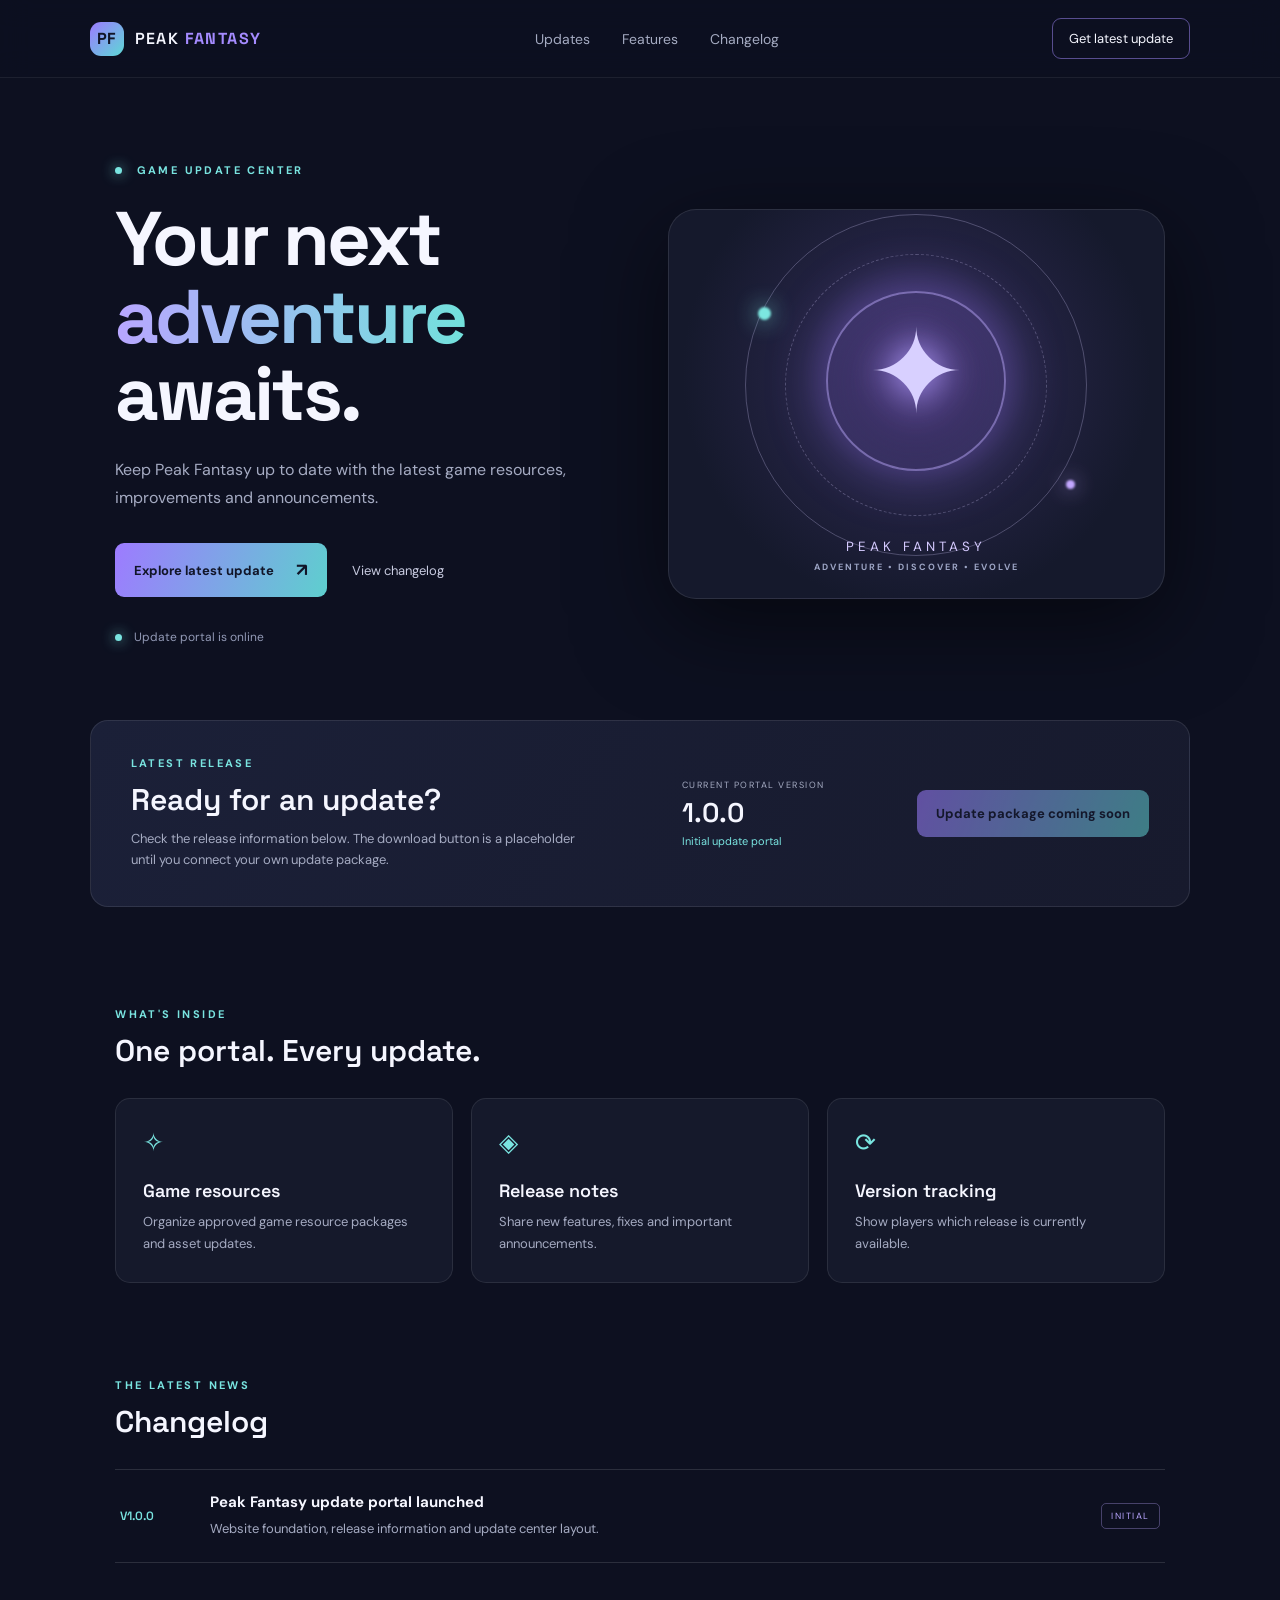
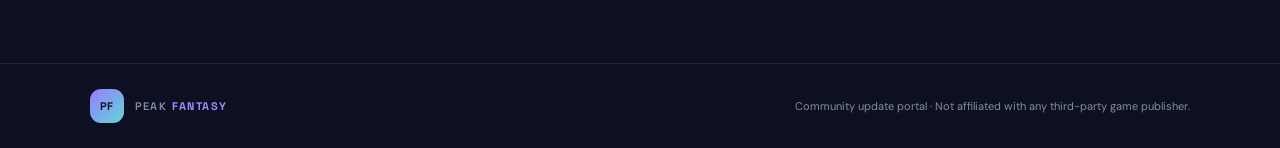
==== index.html @ b8a76ac2 "Add files via upload" ====
<!DOCTYPE html>
<html lang="en">
<head>
  <meta charset="UTF-8">
  <meta name="viewport" content="width=device-width, initial-scale=1.0">
  <meta name="theme-color" content="#101322">
  <title>Peak Fantasy | Game Updates</title>
  <link rel="stylesheet" href="style.css">
</head>
<body>
  <header class="topbar">
    <a class="brand" href="#"><span class="brand-mark">PF</span><span>PEAK <b>FANTASY</b></span></a>
    <nav><a href="#updates">Updates</a><a href="#features">Features</a><a href="#changelog">Changelog</a></nav>
    <a class="nav-btn" href="#updates">Get latest update</a>
  </header>

  <main>
    <section class="hero">
      <div class="hero-copy">
        <div class="eyebrow"><span class="dot"></span> GAME UPDATE CENTER</div>
        <h1>Your next<br><span>adventure</span> awaits.</h1>
        <p>Keep Peak Fantasy up to date with the latest game resources, improvements and announcements.</p>
        <div class="hero-actions">
          <a class="primary-btn" href="#updates">Explore latest update <span>↗</span></a>
          <a class="text-btn" href="#changelog">View changelog</a>
        </div>
        <div class="status"><span class="status-light"></span> Update portal is online</div>
      </div>
      <div class="hero-art" aria-label="Abstract fantasy game artwork">
        <div class="orb orb-one"></div><div class="orb orb-two"></div>
        <div class="crest">✦</div><div class="ring"></div>
        <div class="art-caption"><small>PEAK FANTASY</small><b>ADVENTURE • DISCOVER • EVOLVE</b></div>
      </div>
    </section>

    <section class="update-card" id="updates">
      <div>
        <div class="section-label">LATEST RELEASE</div>
        <h2>Ready for an update?</h2>
        <p>Check the release information below. The download button is a placeholder until you connect your own update package.</p>
      </div>
      <div class="version-box"><span>CURRENT PORTAL VERSION</span><strong id="version">1.0.0</strong><small id="release-note">Initial update portal</small></div>
      <a class="primary-btn disabled" href="#" aria-disabled="true">Update package coming soon</a>
    </section>

    <section class="features" id="features">
      <div class="section-heading"><div class="section-label">WHAT'S INSIDE</div><h2>One portal. Every update.</h2></div>
      <div class="feature-grid">
        <article class="feature"><span class="feature-icon">✧</span><h3>Game resources</h3><p>Organize approved game resource packages and asset updates.</p></article>
        <article class="feature"><span class="feature-icon">◈</span><h3>Release notes</h3><p>Share new features, fixes and important announcements.</p></article>
        <article class="feature"><span class="feature-icon">⟳</span><h3>Version tracking</h3><p>Show players which release is currently available.</p></article>
      </div>
    </section>

    <section class="changelog" id="changelog">
      <div class="section-heading"><div class="section-label">THE LATEST NEWS</div><h2>Changelog</h2></div>
      <div class="log-item"><span class="log-date">V1.0.0</span><div><h3>Peak Fantasy update portal launched</h3><p>Website foundation, release information and update center layout.</p></div><span class="tag">INITIAL</span></div>
    </section>
  </main>

  <footer><a class="brand" href="#"><span class="brand-mark">PF</span><span>PEAK <b>FANTASY</b></span></a><span>Community update portal · Not affiliated with any third-party game publisher.</span></footer>
  <script src="script.js"></script>
</body>
</html>
---- style.css ----
@import url('https://fonts.googleapis.com/css2?family=DM+Sans:wght@400;500;600;700&family=Space+Grotesk:wght@400;500;600;700&display=swap');
:root{--bg:#0d1020;--panel:#171b30;--text:#f5f6ff;--muted:#a5abc2;--purple:#a58bff;--cyan:#79e4e0}
*{box-sizing:border-box}html{scroll-behavior:smooth}body{margin:0;background:var(--bg);color:var(--text);font-family:'DM Sans',sans-serif}a{color:inherit;text-decoration:none}.topbar{height:78px;display:flex;align-items:center;justify-content:space-between;padding:0 7%;border-bottom:1px solid #ffffff12;background:#0d1020e8;position:sticky;top:0;z-index:5;backdrop-filter:blur(14px)}.brand{display:flex;align-items:center;gap:11px;font-family:'Space Grotesk';font-weight:600;letter-spacing:1.4px}.brand b{color:var(--purple)}.brand-mark{width:34px;height:34px;border-radius:11px;display:grid;place-items:center;background:linear-gradient(135deg,#9c7bff,#5dd8d5);color:#111528;font-weight:700;letter-spacing:0}.topbar nav{display:flex;gap:32px;color:var(--muted);font-size:14px}.topbar nav a:hover,.text-btn:hover{color:white}.nav-btn{border:1px solid #a58bff80;border-radius:9px;padding:11px 16px;font-size:13px}.hero{min-height:590px;padding:85px 9% 75px;display:grid;grid-template-columns:1fr 1fr;align-items:center;gap:55px;overflow:hidden}.eyebrow,.section-label{font-size:11px;letter-spacing:2.4px;color:var(--cyan);font-weight:700}.dot,.status-light{display:inline-block;width:7px;height:7px;border-radius:50%;background:var(--cyan);margin-right:9px;box-shadow:0 0 13px var(--cyan)}h1,h2,h3,p{margin-top:0}h1{font:700 clamp(48px,6vw,76px)/1.02 'Space Grotesk';letter-spacing:-3px;margin:23px 0}.hero h1 span{background:linear-gradient(90deg,#b8a6ff,#72e1dc);background-clip:text;color:transparent}.hero-copy>p{max-width:460px;color:var(--muted);font-size:16px;line-height:1.8}.hero-actions{display:flex;align-items:center;gap:25px;margin-top:30px}.primary-btn{display:inline-flex;gap:22px;align-items:center;background:linear-gradient(110deg,#9d7bff,#5ecfce);color:#111528;font-weight:700;padding:15px 19px;border-radius:9px;font-size:13px}.primary-btn span{font-size:18px}.text-btn{font-size:13px;color:#c8cbe0}.status{margin-top:32px;color:#9299b5;font-size:12px}.hero-art{height:390px;position:relative;border:1px solid #ffffff19;border-radius:28px;background:radial-gradient(circle at 50% 42%,#55418c 0,#242343 34%,#15192c 70%);overflow:hidden;box-shadow:0 25px 90px #0008}.hero-art:before,.hero-art:after{content:"";position:absolute;border:1px solid #d7ceff45;border-radius:50%;width:340px;height:340px;left:50%;top:45%;transform:translate(-50%,-50%)}.hero-art:after{width:260px;height:260px;border-style:dashed;animation:spin 40s linear infinite}.ring{position:absolute;width:180px;height:180px;border:2px solid #b9a6ff88;border-radius:50%;left:50%;top:44%;transform:translate(-50%,-50%);box-shadow:0 0 60px #9b7cff66,inset 0 0 50px #9b7cff33}.crest{position:absolute;left:50%;top:42%;transform:translate(-50%,-50%);font-size:115px;color:#d8d0ff;text-shadow:0 0 35px #b5a0ff;z-index:1}.orb{position:absolute;border-radius:50%;filter:blur(1px)}.orb-one{width:13px;height:13px;background:#7ce7e0;left:18%;top:25%;box-shadow:0 0 22px #7ce7e0}.orb-two{width:9px;height:9px;background:#c3a7ff;right:18%;bottom:28%;box-shadow:0 0 20px #c3a7ff}.art-caption{position:absolute;bottom:25px;left:0;right:0;text-align:center;display:grid;gap:6px}.art-caption small{letter-spacing:4px;color:#d5caff}.art-caption b{font-size:9px;letter-spacing:2px;color:#9da5c5}.update-card{margin:0 7% 100px;padding:35px 40px;border:1px solid #ffffff18;border-radius:18px;background:linear-gradient(120deg,#1b2038,#171a2d);display:flex;align-items:center;justify-content:space-between;gap:25px}.update-card h2,.section-heading h2{font:600 30px 'Space Grotesk';margin:10px 0}.update-card p{color:var(--muted);font-size:13px;line-height:1.6;max-width:460px;margin:0}.version-box{display:grid;gap:4px;min-width:145px}.version-box span{font-size:9px;letter-spacing:1.5px;color:var(--muted)}.version-box strong{font:600 27px 'Space Grotesk'}.version-box small{color:var(--cyan);font-size:11px}.disabled{opacity:.55;cursor:not-allowed;white-space:nowrap}.features,.changelog{padding:0 9% 95px}.section-heading{margin-bottom:28px}.feature-grid{display:grid;grid-template-columns:repeat(3,1fr);gap:18px}.feature{padding:27px;border:1px solid #ffffff17;border-radius:15px;background:#15192b}.feature-icon{font-size:25px;color:var(--cyan)}.feature h3{font:600 18px 'Space Grotesk';margin:20px 0 9px}.feature p,.log-item p{font-size:13px;line-height:1.7;color:var(--muted);margin:0}.changelog{padding-bottom:100px}.log-item{display:flex;align-items:center;gap:25px;border-top:1px solid #ffffff20;border-bottom:1px solid #ffffff20;padding:22px 5px}.log-date{font:600 12px 'Space Grotesk';color:var(--cyan);min-width:65px}.log-item h3{font-size:15px;margin:0 0 6px}.tag{margin-left:auto;font-size:9px;letter-spacing:1.5px;color:#b9a6ff;border:1px solid #b9a6ff55;padding:6px 9px;border-radius:5px}footer{border-top:1px solid #ffffff18;padding:25px 7%;display:flex;justify-content:space-between;align-items:center;color:#858ca8;font-size:11px}@keyframes spin{to{transform:translate(-50%,-50%) rotate(360deg)}}@media(max-width:800px){.topbar{padding:0 5%}.topbar nav{display:none}.hero{grid-template-columns:1fr;padding:65px 7% 55px;gap:35px}.hero-art{height:300px}.update-card{margin:0 5% 75px;align-items:flex-start;flex-direction:column;padding:28px}.features,.changelog{padding-left:7%;padding-right:7%}.feature-grid{grid-template-columns:1fr}footer{gap:18px;align-items:flex-start;flex-direction:column}.hero h1{letter-spacing:-2px}}
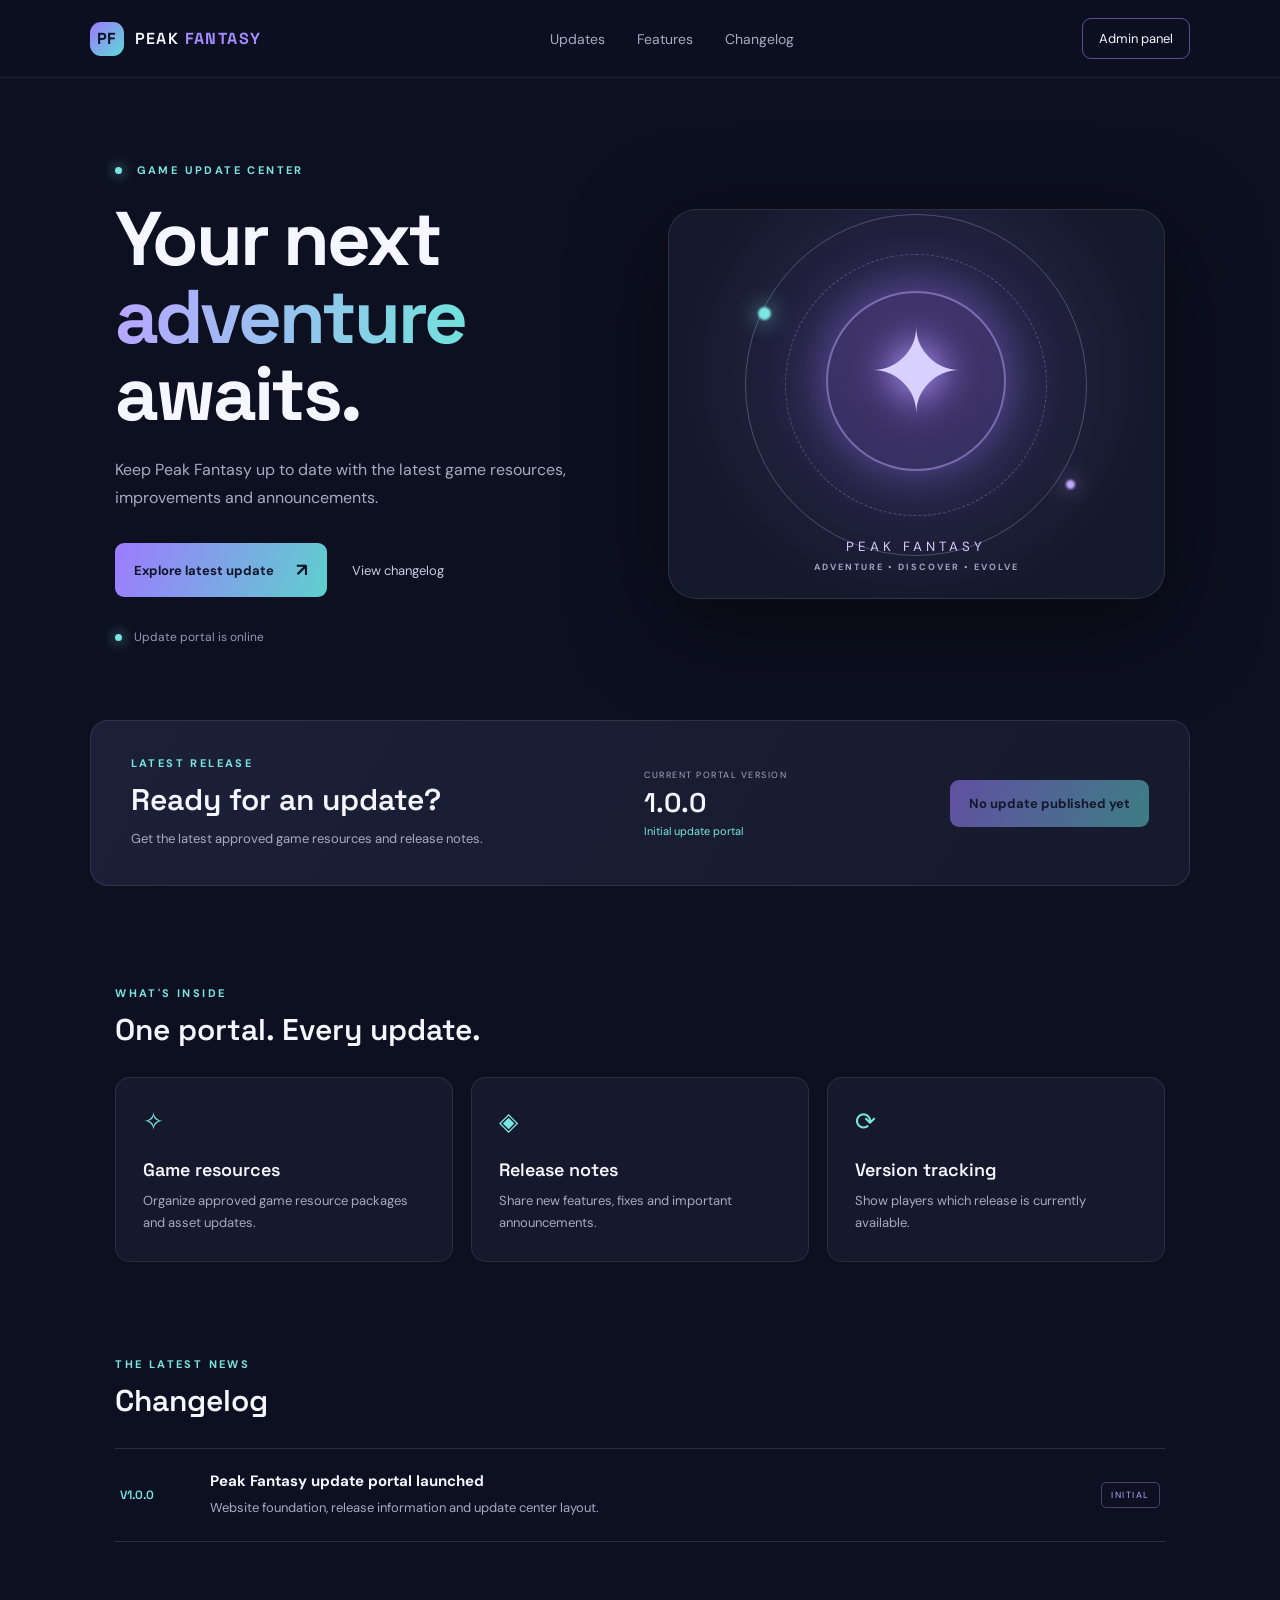
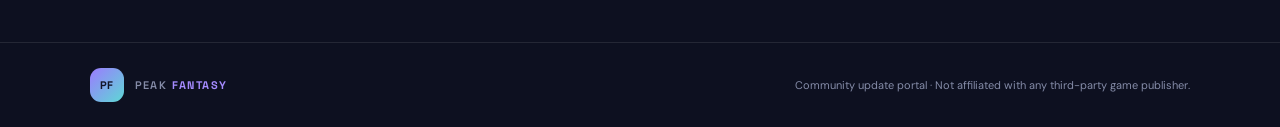
==== commit 11ffcb4b: "Add files via upload" ====
--- a/index.html
+++ b/index.html
@@ -11,7 +11,7 @@
   <header class="topbar">
     <a class="brand" href="#"><span class="brand-mark">PF</span><span>PEAK <b>FANTASY</b></span></a>
     <nav><a href="#updates">Updates</a><a href="#features">Features</a><a href="#changelog">Changelog</a></nav>
-    <a class="nav-btn" href="#updates">Get latest update</a>
+    <a class="nav-btn" href="admin.html">Admin panel</a>
   </header>
 
   <main>
@@ -37,10 +37,10 @@
       <div>
         <div class="section-label">LATEST RELEASE</div>
         <h2>Ready for an update?</h2>
-        <p>Check the release information below. The download button is a placeholder until you connect your own update package.</p>
+        <p>Get the latest approved game resources and release notes.</p>
       </div>
       <div class="version-box"><span>CURRENT PORTAL VERSION</span><strong id="version">1.0.0</strong><small id="release-note">Initial update portal</small></div>
-      <a class="primary-btn disabled" href="#" aria-disabled="true">Update package coming soon</a>
+      <a class="primary-btn disabled" id="download-update" href="#" aria-disabled="true">No update published yet</a>
     </section>
 
     <section class="features" id="features">
